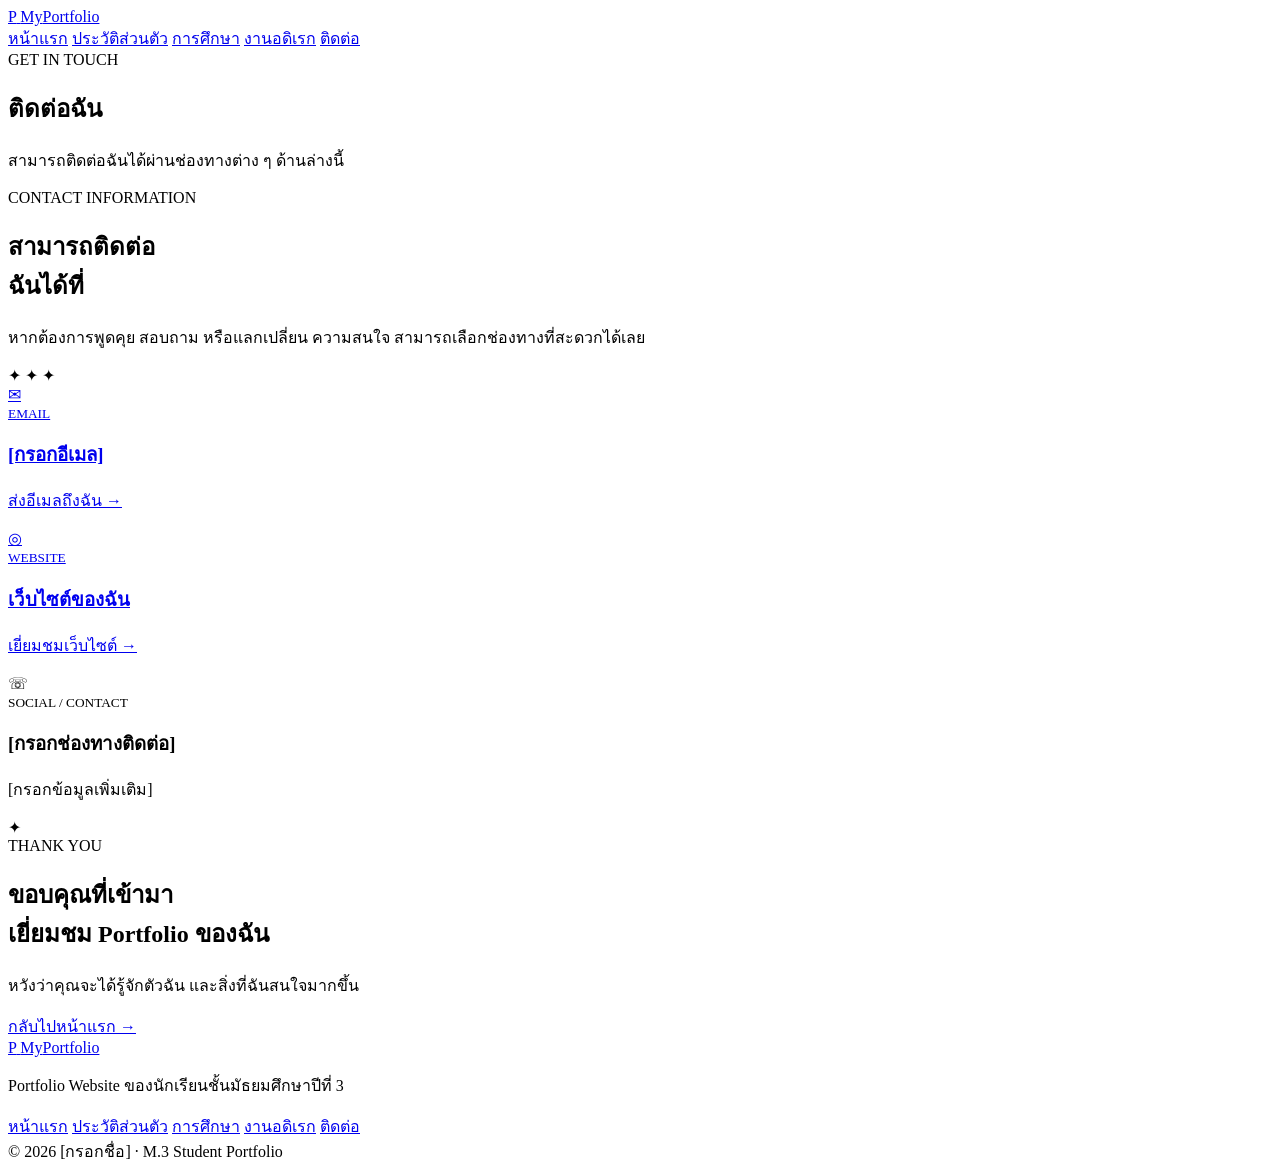
==== contact.html @ 909ffdb8 "Create contact.html" ====
<!DOCTYPE html>
<html lang="th">
<head>
    <meta charset="UTF-8">
    <meta name="viewport" content="width=device-width, initial-scale=1.0">
    <meta name="description" content="ช่องทางการติดต่อของนักเรียน">
    <title>My Portfolio | ติดต่อ</title>
    <link rel="stylesheet" href="style.css">
</head>

<body>

<header class="site-header">
    <nav class="navbar container">
        <a href="index.html" class="logo">
            <span class="logo-mark">P</span>
            <span>My<span>Portfolio</span></span>
        </a>

        <div class="nav-links">
            <a href="index.html">หน้าแรก</a>
            <a href="profile.html">ประวัติส่วนตัว</a>
            <a href="education.html">การศึกษา</a>
            <a href="hobby.html">งานอดิเรก</a>
            <a href="contact.html" class="active">ติดต่อ</a>
        </div>
    </nav>
</header>

<main>

    <section class="page-hero contact-page-hero">
        <div class="container">
            <span class="eyebrow">GET IN TOUCH</span>
            <h1>ติดต่อ<span>ฉัน</span></h1>
            <p>
                สามารถติดต่อฉันได้ผ่านช่องทางต่าง ๆ
                ด้านล่างนี้
            </p>
        </div>
    </section>

    <section class="section-padding contact-section">
        <div class="container">

            <div class="contact-layout">

                <div class="contact-intro">
                    <span class="eyebrow">CONTACT INFORMATION</span>

                    <h2>
                        สามารถติดต่อ<br>
                        <span>ฉันได้ที่</span>
                    </h2>

                    <p>
                        หากต้องการพูดคุย สอบถาม หรือแลกเปลี่ยน
                        ความสนใจ สามารถเลือกช่องทางที่สะดวกได้เลย
                    </p>

                    <div class="contact-decoration">
                        <span>✦</span>
                        <span>✦</span>
                        <span>✦</span>
                    </div>
                </div>

                <div class="contact-cards">

                    <a
                        href="mailto:[กรอกอีเมล]"
                        class="contact-card"
                    >
                        <div class="contact-icon">✉</div>
                        <div>
                            <small>EMAIL</small>
                            <h3>[กรอกอีเมล]</h3>
                            <p>ส่งอีเมลถึงฉัน →</p>
                        </div>
                    </a>

                    <a
                        href="https://example.com"
                        class="contact-card"
                        target="_blank"
                        rel="noopener noreferrer"
                    >
                        <div class="contact-icon">◎</div>
                        <div>
                            <small>WEBSITE</small>
                            <h3>เว็บไซต์ของฉัน</h3>
                            <p>เยี่ยมชมเว็บไซต์ →</p>
                        </div>
                    </a>

                    <div class="contact-card">
                        <div class="contact-icon">☏</div>
                        <div>
                            <small>SOCIAL / CONTACT</small>
                            <h3>[กรอกช่องทางติดต่อ]</h3>
                            <p>[กรอกข้อมูลเพิ่มเติม]</p>
                        </div>
                    </div>

                </div>

            </div>

        </div>
    </section>

    <section class="section-padding contact-cta">
        <div class="container">

            <div class="contact-cta-box">

                <div class="cta-symbol">✦</div>

                <span class="eyebrow">THANK YOU</span>

                <h2>ขอบคุณที่เข้ามา<br><span>เยี่ยมชม Portfolio ของฉัน</span></h2>

                <p>
                    หวังว่าคุณจะได้รู้จักตัวฉัน
                    และสิ่งที่ฉันสนใจมากขึ้น
                </p>

                <a href="index.html" class="btn btn-white">
                    กลับไปหน้าแรก →
                </a>

            </div>

        </div>
    </section>

</main>

<footer class="site-footer">
    <div class="container footer-content">

        <div class="footer-brand">
            <a href="index.html" class="logo footer-logo">
                <span class="logo-mark">P</span>
                <span>My<span>Portfolio</span></span>
            </a>
            <p>Portfolio Website ของนักเรียนชั้นมัธยมศึกษาปีที่ 3</p>
        </div>

        <div class="footer-nav">
            <a href="index.html">หน้าแรก</a>
            <a href="profile.html">ประวัติส่วนตัว</a>
            <a href="education.html">การศึกษา</a>
            <a href="hobby.html">งานอดิเรก</a>
            <a href="contact.html">ติดต่อ</a>
        </div>

        <div class="footer-copy">
            © 2026 [กรอกชื่อ] · M.3 Student Portfolio
        </div>

    </div>
</footer>

</body>
</html>
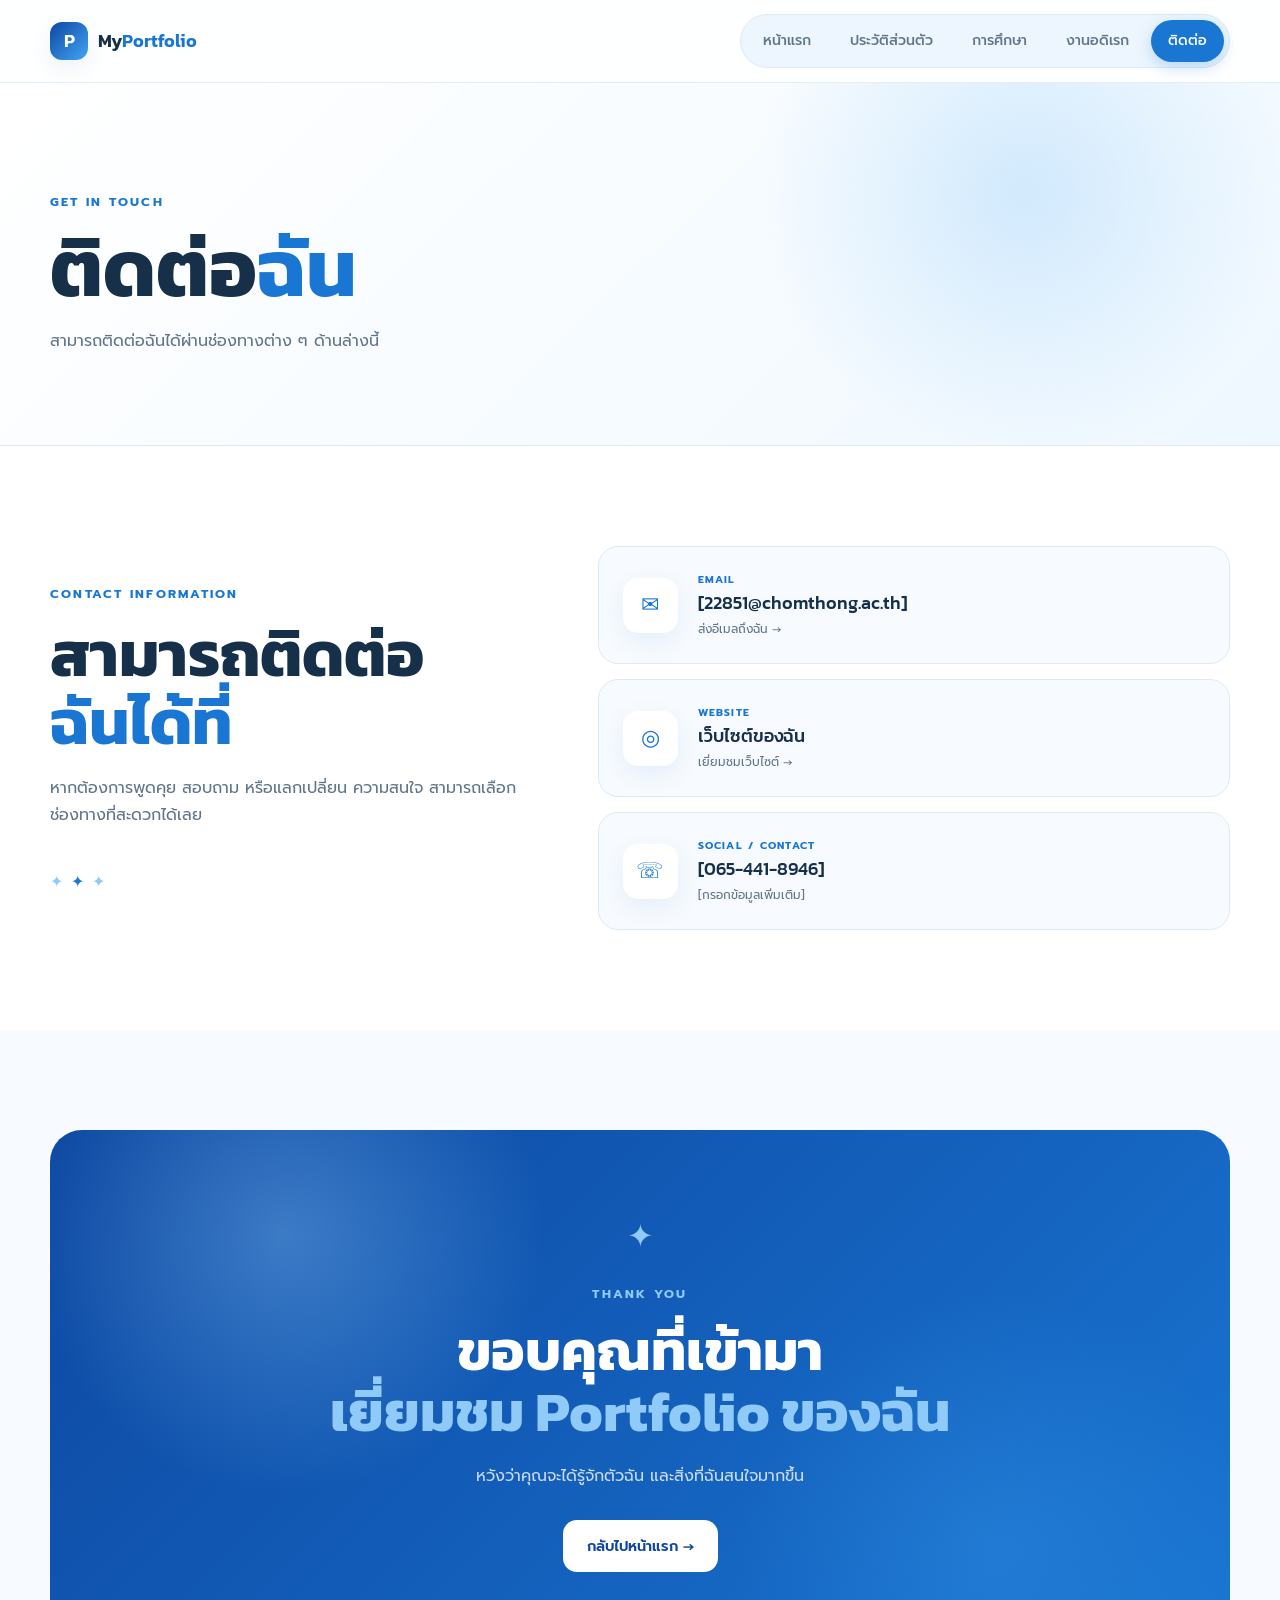
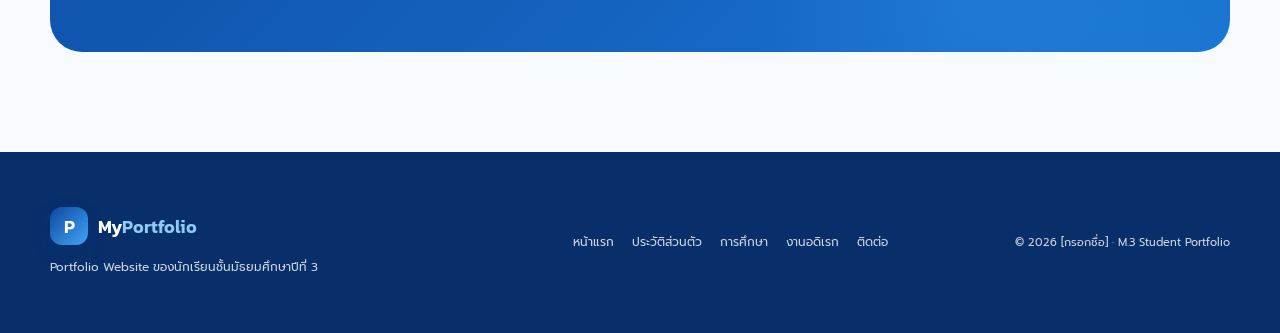
==== commit ff17fc0f: "Update contact.html" ====
--- a/contact.html
+++ b/contact.html
@@ -74,7 +74,7 @@
                         <div class="contact-icon">✉</div>
                         <div>
                             <small>EMAIL</small>
-                            <h3>[กรอกอีเมล]</h3>
+                            <h3>[22851@chomthong.ac.th]</h3>
                             <p>ส่งอีเมลถึงฉัน →</p>
                         </div>
                     </a>
@@ -97,7 +97,7 @@
                         <div class="contact-icon">☏</div>
                         <div>
                             <small>SOCIAL / CONTACT</small>
-                            <h3>[กรอกช่องทางติดต่อ]</h3>
+                            <h3>[065-441-8946]</h3>
                             <p>[กรอกข้อมูลเพิ่มเติม]</p>
                         </div>
                     </div>
--- a/style.css
+++ b/style.css
@@ -0,0 +1,1656 @@
+/* =========================================================
+   MY PORTFOLIO
+   Modern Student Portfolio
+   HTML5 + CSS3
+   ========================================================= */
+
+/* ---------- Google Font ---------- */
+
+@import url('https://fonts.googleapis.com/css2?family=Kanit:wght@300;400;500;600;700&family=Prompt:wght@300;400;500;600;700&display=swap');
+
+
+/* ---------- Variables ---------- */
+
+:root {
+    --blue-dark: #0D47A1;
+    --blue: #1976D2;
+    --blue-light: #42A5F5;
+    --blue-soft: #90CAF9;
+    --blue-pale: #E3F2FD;
+
+    --white: #FFFFFF;
+    --text: #16304A;
+    --text-light: #60758A;
+    --background: #F7FBFF;
+    --border: #DCEAF5;
+
+    --shadow-sm: 0 8px 24px rgba(13, 71, 161, 0.08);
+    --shadow-md: 0 18px 45px rgba(13, 71, 161, 0.12);
+    --shadow-lg: 0 28px 70px rgba(13, 71, 161, 0.18);
+
+    --radius-sm: 12px;
+    --radius-md: 20px;
+    --radius-lg: 32px;
+
+    --container: 1180px;
+}
+
+
+/* ---------- Reset ---------- */
+
+* {
+    margin: 0;
+    padding: 0;
+    box-sizing: border-box;
+}
+
+html {
+    scroll-behavior: smooth;
+}
+
+body {
+    font-family: 'Prompt', sans-serif;
+    color: var(--text);
+    background: var(--background);
+    line-height: 1.7;
+    overflow-x: hidden;
+}
+
+img {
+    display: block;
+    width: 100%;
+}
+
+a {
+    color: inherit;
+    text-decoration: none;
+}
+
+button,
+a {
+    -webkit-tap-highlight-color: transparent;
+}
+
+
+/* ---------- Utilities ---------- */
+
+.container {
+    width: min(1180px, calc(100% - 40px));
+    margin: 0 auto;
+}
+
+.section-padding {
+    padding: 100px 0;
+}
+
+.eyebrow {
+    display: inline-block;
+    margin-bottom: 16px;
+    color: var(--blue);
+    font-size: 0.78rem;
+    font-weight: 700;
+    letter-spacing: 0.18em;
+}
+
+.section-heading {
+    max-width: 680px;
+    margin-bottom: 50px;
+}
+
+.section-heading.centered {
+    margin-left: auto;
+    margin-right: auto;
+    text-align: center;
+}
+
+.section-heading h2,
+.two-column-heading h2 {
+    font-family: 'Kanit', sans-serif;
+    font-size: clamp(2rem, 4vw, 3.2rem);
+    line-height: 1.15;
+    font-weight: 600;
+}
+
+.section-heading h2 span,
+.two-column-heading h2 span,
+.section-heading.centered h2 span {
+    color: var(--blue);
+}
+
+.section-heading p {
+    color: var(--text-light);
+    margin-top: 18px;
+}
+
+
+/* ---------- Header ---------- */
+
+.site-header {
+    position: sticky;
+    top: 0;
+    z-index: 1000;
+    padding: 14px 0;
+    background: rgba(255, 255, 255, 0.88);
+    border-bottom: 1px solid rgba(220, 234, 245, 0.8);
+    backdrop-filter: blur(18px);
+}
+
+.navbar {
+    display: flex;
+    align-items: center;
+    justify-content: space-between;
+    gap: 30px;
+}
+
+.logo {
+    display: inline-flex;
+    align-items: center;
+    gap: 10px;
+    font-family: 'Kanit', sans-serif;
+    font-size: 1.15rem;
+    font-weight: 600;
+    white-space: nowrap;
+}
+
+.logo > span:last-child > span {
+    color: var(--blue);
+}
+
+.logo-mark {
+    display: grid;
+    width: 38px;
+    height: 38px;
+    place-items: center;
+    color: var(--white);
+    background: linear-gradient(135deg, var(--blue-dark), var(--blue-light));
+    border-radius: 12px;
+    box-shadow: var(--shadow-sm);
+}
+
+.nav-links {
+    display: flex;
+    align-items: center;
+    gap: 5px;
+    padding: 5px;
+    background: rgba(227, 242, 253, 0.65);
+    border: 1px solid var(--border);
+    border-radius: 50px;
+}
+
+.nav-links a {
+    position: relative;
+    padding: 9px 17px;
+    color: var(--text-light);
+    font-size: 0.88rem;
+    font-weight: 500;
+    border-radius: 40px;
+    transition: 0.3s ease;
+}
+
+.nav-links a:hover,
+.nav-links a.active {
+    color: var(--white);
+    background: var(--blue);
+    box-shadow: 0 5px 15px rgba(25, 118, 210, 0.25);
+}
+
+
+/* ---------- Buttons ---------- */
+
+.btn {
+    display: inline-flex;
+    align-items: center;
+    justify-content: center;
+    gap: 12px;
+    min-height: 52px;
+    padding: 0 24px;
+    border-radius: 14px;
+    font-size: 0.9rem;
+    font-weight: 600;
+    transition: 0.3s ease;
+}
+
+.btn-primary {
+    color: var(--white);
+    background: linear-gradient(135deg, var(--blue-dark), var(--blue));
+    box-shadow: 0 12px 25px rgba(25, 118, 210, 0.25);
+}
+
+.btn-primary:hover {
+    transform: translateY(-3px);
+    box-shadow: 0 18px 35px rgba(25, 118, 210, 0.3);
+}
+
+.btn-outline {
+    color: var(--blue-dark);
+    background: var(--white);
+    border: 1px solid var(--border);
+}
+
+.btn-outline:hover {
+    color: var(--blue);
+    border-color: var(--blue-soft);
+    transform: translateY(-3px);
+}
+
+.btn-white {
+    color: var(--blue-dark);
+    background: var(--white);
+}
+
+.btn-white:hover {
+    transform: translateY(-3px);
+    box-shadow: var(--shadow-md);
+}
+
+
+/* ---------- Hero ---------- */
+
+.hero {
+    position: relative;
+    min-height: calc(100vh - 68px);
+    display: flex;
+    align-items: center;
+    overflow: hidden;
+    background:
+        radial-gradient(circle at 80% 20%, rgba(144, 202, 249, 0.3), transparent 28%),
+        linear-gradient(135deg, #ffffff 0%, #f3f9ff 100%);
+}
+
+.hero-grid {
+    position: relative;
+    z-index: 2;
+    display: grid;
+    grid-template-columns: 1.05fr 0.95fr;
+    align-items: center;
+    gap: 70px;
+    padding: 80px 0;
+}
+
+.hero-content h1 {
+    max-width: 700px;
+    font-family: 'Kanit', sans-serif;
+    font-size: clamp(3.2rem, 6vw, 5.7rem);
+    line-height: 1.02;
+    font-weight: 600;
+    letter-spacing: -0.025em;
+}
+
+.hero-content h1 span {
+    color: var(--blue);
+}
+
+.hero-lead {
+    max-width: 650px;
+    margin: 25px 0 32px;
+    color: var(--text-light);
+    font-size: 1.05rem;
+}
+
+.hero-buttons {
+    display: flex;
+    flex-wrap: wrap;
+    gap: 12px;
+}
+
+.hero-stats {
+    display: flex;
+    gap: 35px;
+    margin-top: 55px;
+}
+
+.hero-stats div {
+    display: flex;
+    flex-direction: column;
+}
+
+.hero-stats strong {
+    color: var(--blue-dark);
+    font-family: 'Kanit', sans-serif;
+    font-size: 1.25rem;
+}
+
+.hero-stats span {
+    color: var(--text-light);
+    font-size: 0.75rem;
+}
+
+.hero-visual {
+    position: relative;
+    min-height: 570px;
+    display: flex;
+    align-items: center;
+    justify-content: center;
+}
+
+.profile-frame {
+    position: relative;
+    width: min(390px, 80%);
+    overflow: visible;
+    transform: rotate(3deg);
+    border: 10px solid var(--white);
+    border-radius: 42px;
+    box-shadow: var(--shadow-lg);
+    transition: 0.5s ease;
+}
+
+.profile-frame:hover {
+    transform: rotate(0deg) translateY(-8px);
+}
+
+.profile-frame img {
+    aspect-ratio: 0.82;
+    object-fit: cover;
+    border-radius: 30px;
+}
+
+.profile-label {
+    position: absolute;
+    top: 22px;
+    left: -30px;
+    z-index: 2;
+    padding: 11px 14px;
+    color: var(--white);
+    background: var(--blue-dark);
+    border-radius: 10px;
+    font-family: 'Kanit', sans-serif;
+    font-size: 0.7rem;
+    line-height: 1.2;
+    letter-spacing: 0.1em;
+    box-shadow: var(--shadow-sm);
+}
+
+.profile-badge {
+    position: absolute;
+    right: -35px;
+    bottom: 25px;
+    display: flex;
+    align-items: center;
+    gap: 8px;
+    padding: 12px 17px;
+    color: var(--blue-dark);
+    background: var(--white);
+    border-radius: 14px;
+    box-shadow: var(--shadow-md);
+    font-size: 0.78rem;
+    font-weight: 600;
+}
+
+.profile-badge span {
+    color: var(--blue);
+}
+
+.profile-orbit {
+    position: absolute;
+    width: 480px;
+    height: 480px;
+    border: 1px dashed var(--blue-soft);
+    border-radius: 50%;
+}
+
+.floating-card {
+    position: absolute;
+    z-index: 4;
+    display: flex;
+    align-items: center;
+    gap: 12px;
+    padding: 14px 17px;
+    background: rgba(255, 255, 255, 0.92);
+    border: 1px solid var(--border);
+    border-radius: 15px;
+    box-shadow: var(--shadow-md);
+    backdrop-filter: blur(12px);
+}
+
+.floating-card-top {
+    top: 100px;
+    right: 0;
+}
+
+.floating-card-bottom {
+    bottom: 90px;
+    left: 0;
+}
+
+.floating-icon {
+    display: grid;
+    width: 38px;
+    height: 38px;
+    place-items: center;
+    color: var(--white);
+    background: var(--blue);
+    border-radius: 11px;
+}
+
+.floating-card strong,
+.floating-card small {
+    display: block;
+}
+
+.floating-card strong {
+    font-family: 'Kanit', sans-serif;
+}
+
+.floating-card small {
+    color: var(--text-light);
+    font-size: 0.7rem;
+}
+
+.hero-decoration {
+    position: absolute;
+    border-radius: 50%;
+    pointer-events: none;
+}
+
+.decoration-one {
+    width: 22px;
+    height: 22px;
+    top: 16%;
+    left: 6%;
+    background: var(--blue-light);
+    box-shadow: 0 0 0 10px rgba(66, 165, 245, 0.1);
+}
+
+.decoration-two {
+    width: 13px;
+    height: 13px;
+    right: 9%;
+    bottom: 14%;
+    background: var(--blue-soft);
+}
+
+
+/* ---------- Intro / Feature Cards ---------- */
+
+.intro-section {
+    background: var(--white);
+}
+
+.feature-grid {
+    display: grid;
+    grid-template-columns: repeat(3, 1fr);
+    gap: 20px;
+}
+
+.feature-card {
+    position: relative;
+    min-height: 300px;
+    padding: 32px;
+    overflow: hidden;
+    background: var(--white);
+    border: 1px solid var(--border);
+    border-radius: var(--radius-md);
+    box-shadow: var(--shadow-sm);
+    transition: 0.35s ease;
+}
+
+.feature-card:hover {
+    transform: translateY(-8px);
+    box-shadow: var(--shadow-md);
+    border-color: var(--blue-soft);
+}
+
+.feature-card.featured {
+    color: var(--white);
+    background: linear-gradient(145deg, var(--blue-dark), var(--blue));
+    border-color: transparent;
+}
+
+.feature-number {
+    position: absolute;
+    top: 22px;
+    right: 25px;
+    color: var(--blue-soft);
+    font-size: 0.75rem;
+    font-weight: 700;
+}
+
+.featured .feature-number {
+    color: rgba(255, 255, 255, 0.55);
+}
+
+.feature-icon {
+    display: grid;
+    width: 52px;
+    height: 52px;
+    margin-bottom: 45px;
+    place-items: center;
+    color: var(--blue);
+    background: var(--blue-pale);
+    border-radius: 15px;
+    font-size: 1.5rem;
+}
+
+.featured .feature-icon {
+    color: var(--blue-dark);
+    background: var(--white);
+}
+
+.feature-card h3 {
+    margin-bottom: 10px;
+    font-family: 'Kanit', sans-serif;
+    font-size: 1.4rem;
+}
+
+.feature-card p {
+    color: var(--text-light);
+    font-size: 0.9rem;
+}
+
+.featured p {
+    color: rgba(255, 255, 255, 0.8);
+}
+
+.card-arrow {
+    position: absolute;
+    bottom: 28px;
+    left: 32px;
+    color: var(--blue);
+    font-size: 0.78rem;
+    font-weight: 600;
+}
+
+.featured .card-arrow {
+    color: var(--white);
+}
+
+
+/* ---------- Quote ---------- */
+
+.quote-section {
+    padding: 80px 0;
+    background: var(--blue-pale);
+}
+
+.quote-box {
+    position: relative;
+    max-width: 850px;
+    text-align: center;
+}
+
+.quote-mark {
+    display: block;
+    height: 60px;
+    color: var(--blue-light);
+    font-family: Georgia, serif;
+    font-size: 6rem;
+    line-height: 0.8;
+}
+
+.quote-box p {
+    font-family: 'Kanit', sans-serif;
+    color: var(--blue-dark);
+    font-size: clamp(1.5rem, 3vw, 2.3rem);
+    line-height: 1.35;
+}
+
+.quote-line {
+    display: block;
+    width: 60px;
+    height: 3px;
+    margin: 25px auto 0;
+    background: var(--blue);
+}
+
+
+/* ---------- CTA ---------- */
+
+.cta-section {
+    background: var(--white);
+}
+
+.cta-card {
+    display: flex;
+    align-items: center;
+    justify-content: space-between;
+    gap: 30px;
+    padding: 55px 60px;
+    color: var(--white);
+    background:
+        radial-gradient(circle at 90% 10%, rgba(144, 202, 249, 0.4), transparent 25%),
+        linear-gradient(135deg, var(--blue-dark), var(--blue));
+    border-radius: var(--radius-lg);
+    overflow: hidden;
+}
+
+.cta-card .eyebrow {
+    color: var(--blue-soft);
+}
+
+.cta-card h2 {
+    font-family: 'Kanit', sans-serif;
+    font-size: clamp(1.8rem, 4vw, 2.7rem);
+}
+
+.cta-card p {
+    max-width: 560px;
+    margin-top: 10px;
+    color: rgba(255, 255, 255, 0.78);
+}
+
+
+/* ---------- Page Hero ---------- */
+
+.page-hero {
+    padding: 105px 0 90px;
+    background:
+        radial-gradient(circle at 85% 20%, rgba(144, 202, 249, 0.3), transparent 25%),
+        linear-gradient(135deg, #ffffff, #f0f8ff);
+    border-bottom: 1px solid var(--border);
+}
+
+.page-hero h1 {
+    font-family: 'Kanit', sans-serif;
+    font-size: clamp(3rem, 7vw, 5rem);
+    line-height: 1;
+}
+
+.page-hero h1 span {
+    color: var(--blue);
+}
+
+.page-hero p {
+    max-width: 650px;
+    margin-top: 20px;
+    color: var(--text-light);
+}
+
+
+/* ---------- Profile ---------- */
+
+.profile-section {
+    background: var(--white);
+}
+
+.profile-main-grid {
+    display: grid;
+    grid-template-columns: 0.8fr 1.2fr;
+    align-items: center;
+    gap: 80px;
+}
+
+.large-profile-image {
+    position: relative;
+}
+
+.large-profile-image img {
+    aspect-ratio: 0.82;
+    object-fit: cover;
+    border-radius: var(--radius-lg);
+    box-shadow: var(--shadow-md);
+}
+
+.image-caption {
+    position: absolute;
+    right: -25px;
+    bottom: 25px;
+    display: flex;
+    flex-direction: column;
+    gap: 3px;
+    padding: 14px 18px;
+    color: var(--white);
+    background: var(--blue-dark);
+    border-radius: 12px;
+    box-shadow: var(--shadow-md);
+    font-size: 0.7rem;
+    font-weight: 600;
+}
+
+.image-caption span:first-child {
+    color: var(--blue-soft);
+}
+
+.profile-info h2 {
+    margin-bottom: 20px;
+    font-family: 'Kanit', sans-serif;
+    font-size: clamp(2rem, 4vw, 3.2rem);
+    line-height: 1.15;
+}
+
+.profile-info h2 span {
+    color: var(--blue);
+}
+
+.profile-intro {
+    margin-bottom: 35px;
+    color: var(--text-light);
+}
+
+.info-grid {
+    display: grid;
+    grid-template-columns: repeat(2, 1fr);
+    gap: 1px;
+    overflow: hidden;
+    background: var(--border);
+    border: 1px solid var(--border);
+    border-radius: var(--radius-md);
+}
+
+.info-item {
+    display: flex;
+    flex-direction: column;
+    min-height: 92px;
+    padding: 18px;
+    background: var(--white);
+}
+
+.info-item span {
+    margin-bottom: 5px;
+    color: var(--text-light);
+    font-size: 0.72rem;
+}
+
+.info-item strong {
+    font-family: 'Kanit', sans-serif;
+    font-weight: 500;
+}
+
+
+/* ---------- About ---------- */
+
+.about-detail {
+    background: var(--background);
+}
+
+.two-column-heading {
+    display: grid;
+    grid-template-columns: 1fr 1fr;
+    align-items: end;
+    gap: 60px;
+    margin-bottom: 50px;
+}
+
+.two-column-heading p {
+    color: var(--text-light);
+}
+
+.about-panels {
+    display: grid;
+    grid-template-columns: repeat(3, 1fr);
+    gap: 20px;
+}
+
+.about-panel {
+    position: relative;
+    min-height: 260px;
+    padding: 35px;
+    background: var(--white);
+    border: 1px solid var(--border);
+    border-radius: var(--radius-md);
+    box-shadow: var(--shadow-sm);
+}
+
+.about-panel.blue-panel {
+    color: var(--white);
+    background: var(--blue);
+}
+
+.panel-icon {
+    display: inline-block;
+    margin-bottom: 50px;
+    color: var(--blue);
+    font-size: 0.75rem;
+    font-weight: 700;
+}
+
+.blue-panel .panel-icon {
+    color: var(--blue-soft);
+}
+
+.about-panel h3 {
+    margin-bottom: 10px;
+    font-family: 'Kanit', sans-serif;
+    font-size: 1.4rem;
+}
+
+.about-panel p {
+    color: var(--text-light);
+    font-size: 0.88rem;
+}
+
+.blue-panel p {
+    color: rgba(255, 255, 255, 0.8);
+}
+
+
+/* ---------- Timeline ---------- */
+
+.timeline-section {
+    background: var(--white);
+}
+
+.timeline {
+    position: relative;
+    max-width: 850px;
+    margin: 70px auto 0;
+}
+
+.timeline::before {
+    position: absolute;
+    top: 0;
+    bottom: 0;
+    left: 25px;
+    width: 1px;
+    content: '';
+    background: var(--blue-soft);
+}
+
+.timeline-item {
+    position: relative;
+    display: grid;
+    grid-template-columns: 70px 1fr;
+    gap: 25px;
+    margin-bottom: 45px;
+}
+
+.timeline-dot {
+    position: relative;
+    z-index: 2;
+    display: grid;
+    width: 52px;
+    height: 52px;
+    place-items: center;
+    color: var(--blue-dark);
+    background: var(--blue-pale);
+    border: 4px solid var(--white);
+    border-radius: 50%;
+    box-shadow: 0 0 0 1px var(--blue-soft);
+    font-size: 0.7rem;
+    font-weight: 700;
+}
+
+.timeline-item.current .timeline-dot {
+    color: var(--white);
+    background: var(--blue);
+    box-shadow: 0 0 0 5px var(--blue-pale);
+}
+
+.timeline-content {
+    padding: 28px;
+    background: var(--background);
+    border: 1px solid var(--border);
+    border-radius: var(--radius-md);
+    transition: 0.3s ease;
+}
+
+.timeline-content:hover {
+    transform: translateX(6px);
+    box-shadow: var(--shadow-sm);
+}
+
+.timeline-year {
+    display: inline-block;
+    margin-bottom: 7px;
+    color: var(--blue);
+    font-size: 0.75rem;
+    font-weight: 700;
+}
+
+.timeline-content h3 {
+    font-family: 'Kanit', sans-serif;
+    font-size: 1.5rem;
+}
+
+.timeline-content p {
+    margin: 8px 0 18px;
+    color: var(--text-light);
+    font-size: 0.88rem;
+}
+
+.timeline-meta {
+    display: flex;
+    flex-wrap: wrap;
+    gap: 8px;
+}
+
+.timeline-meta span {
+    padding: 5px 10px;
+    color: var(--blue-dark);
+    background: var(--blue-pale);
+    border-radius: 20px;
+    font-size: 0.7rem;
+}
+
+
+/* ---------- Education Highlight ---------- */
+
+.education-highlight {
+    background: var(--blue-pale);
+}
+
+.highlight-header {
+    margin-bottom: 35px;
+}
+
+.highlight-header h2 {
+    font-family: 'Kanit', sans-serif;
+    font-size: 2.3rem;
+}
+
+.education-grid {
+    display: grid;
+    grid-template-columns: repeat(3, 1fr);
+    gap: 18px;
+}
+
+.education-stat {
+    display: flex;
+    flex-direction: column;
+    padding: 28px;
+    background: var(--white);
+    border-radius: var(--radius-md);
+    box-shadow: var(--shadow-sm);
+}
+
+.stat-icon {
+    display: grid;
+    width: 48px;
+    height: 48px;
+    margin-bottom: 22px;
+    place-items: center;
+    color: var(--blue);
+    background: var(--blue-pale);
+    border-radius: 13px;
+}
+
+.education-stat small {
+    color: var(--text-light);
+    font-size: 0.7rem;
+}
+
+.education-stat strong {
+    margin-top: 4px;
+    font-family: 'Kanit', sans-serif;
+    font-weight: 500;
+}
+
+
+/* ---------- Table ---------- */
+
+.school-table-section {
+    background: var(--white);
+}
+
+.table-wrapper {
+    overflow-x: auto;
+    border: 1px solid var(--border);
+    border-radius: var(--radius-md);
+}
+
+.education-table {
+    width: 100%;
+    min-width: 650px;
+    border-collapse: collapse;
+}
+
+.education-table th,
+.education-table td {
+    padding: 20px;
+    text-align: left;
+    border-bottom: 1px solid var(--border);
+}
+
+.education-table th {
+    color: var(--blue-dark);
+    background: var(--blue-pale);
+    font-size: 0.8rem;
+}
+
+.education-table td {
+    font-size: 0.85rem;
+}
+
+.education-table tr:last-child td {
+    border-bottom: 0;
+}
+
+.status {
+    display: inline-block;
+    padding: 5px 11px;
+    color: var(--blue-dark);
+    background: var(--blue-pale);
+    border-radius: 20px;
+    font-size: 0.7rem;
+}
+
+
+/* ---------- Hobby ---------- */
+
+.hobby-page-hero {
+    background:
+        radial-gradient(circle at 15% 30%, rgba(144, 202, 249, 0.35), transparent 25%),
+        linear-gradient(135deg, #ffffff, #f0f8ff);
+}
+
+.hobby-section {
+    background: var(--white);
+}
+
+.hobby-grid {
+    display: grid;
+    grid-template-columns: repeat(3, 1fr);
+    gap: 20px;
+}
+
+.hobby-card {
+    position: relative;
+    min-height: 285px;
+    padding: 30px;
+    overflow: hidden;
+    background: var(--background);
+    border: 1px solid var(--border);
+    border-radius: var(--radius-md);
+    transition: transform 0.35s ease, box-shadow 0.35s ease;
+}
+
+.hobby-card:hover {
+    transform: translateY(-10px);
+    box-shadow: var(--shadow-md);
+}
+
+.hobby-card-blue {
+    background: linear-gradient(145deg, var(--blue-dark), var(--blue));
+    color: var(--white);
+}
+
+.hobby-icon {
+    font-size: 2.5rem;
+    transition: transform 0.35s ease;
+}
+
+.hobby-card:hover .hobby-icon {
+    transform: scale(1.12) rotate(-5deg);
+}
+
+.hobby-number {
+    position: absolute;
+    top: 25px;
+    right: 25px;
+    color: var(--blue-soft);
+    font-size: 0.72rem;
+    font-weight: 700;
+}
+
+.hobby-card h3 {
+    margin-top: 35px;
+    font-family: 'Kanit', sans-serif;
+    font-size: 1.5rem;
+}
+
+.hobby-card p {
+    margin-top: 7px;
+    color: var(--text-light);
+    font-size: 0.85rem;
+}
+
+.hobby-card-blue p {
+    color: rgba(255, 255, 255, 0.78);
+}
+
+.hobby-line {
+    position: absolute;
+    right: 30px;
+    bottom: 25px;
+    left: 30px;
+    height: 1px;
+    background: var(--border);
+}
+
+.hobby-card-blue .hobby-line {
+    background: rgba(255, 255, 255, 0.25);
+}
+
+
+/* ---------- Hobby Feature ---------- */
+
+.hobby-feature {
+    background: var(--background);
+}
+
+.hobby-feature-card {
+    display: grid;
+    grid-template-columns: 1fr 1fr;
+    align-items: center;
+    gap: 60px;
+    padding: 35px;
+    background: var(--white);
+    border: 1px solid var(--border);
+    border-radius: var(--radius-lg);
+    box-shadow: var(--shadow-sm);
+}
+
+.hobby-feature-image img {
+    aspect-ratio: 1.4;
+    object-fit: cover;
+    border-radius: var(--radius-md);
+}
+
+.hobby-feature-content h2 {
+    font-family: 'Kanit', sans-serif;
+    font-size: clamp(2rem, 4vw, 3rem);
+    line-height: 1.15;
+}
+
+.hobby-feature-content p {
+    margin: 20px 0 28px;
+    color: var(--text-light);
+}
+
+
+/* ---------- Contact ---------- */
+
+.contact-page-hero {
+    background:
+        radial-gradient(circle at 80% 30%, rgba(144, 202, 249, 0.35), transparent 25%),
+        linear-gradient(135deg, #ffffff, #eff8ff);
+}
+
+.contact-section {
+    background: var(--white);
+}
+
+.contact-layout {
+    display: grid;
+    grid-template-columns: 0.85fr 1.15fr;
+    align-items: center;
+    gap: 80px;
+}
+
+.contact-intro h2 {
+    font-family: 'Kanit', sans-serif;
+    font-size: clamp(2.5rem, 5vw, 4rem);
+    line-height: 1.05;
+}
+
+.contact-intro h2 span {
+    color: var(--blue);
+}
+
+.contact-intro > p {
+    max-width: 480px;
+    margin-top: 20px;
+    color: var(--text-light);
+}
+
+.contact-decoration {
+    display: flex;
+    gap: 8px;
+    margin-top: 40px;
+    color: var(--blue-soft);
+}
+
+.contact-decoration span:nth-child(2) {
+    color: var(--blue);
+}
+
+.contact-cards {
+    display: grid;
+    gap: 15px;
+}
+
+.contact-card {
+    display: flex;
+    align-items: center;
+    gap: 20px;
+    padding: 24px;
+    background: var(--background);
+    border: 1px solid var(--border);
+    border-radius: var(--radius-md);
+    transition: 0.3s ease;
+}
+
+.contact-card:hover {
+    transform: translateX(8px);
+    background: var(--blue-pale);
+    border-color: var(--blue-soft);
+    box-shadow: var(--shadow-sm);
+}
+
+.contact-icon {
+    display: grid;
+    flex: 0 0 55px;
+    width: 55px;
+    height: 55px;
+    place-items: center;
+    color: var(--blue);
+    background: var(--white);
+    border-radius: 15px;
+    font-size: 1.35rem;
+    box-shadow: var(--shadow-sm);
+}
+
+.contact-card small {
+    display: block;
+    color: var(--blue);
+    font-size: 0.65rem;
+    font-weight: 700;
+    letter-spacing: 0.12em;
+}
+
+.contact-card h3 {
+    font-family: 'Kanit', sans-serif;
+    font-size: 1.1rem;
+    font-weight: 500;
+}
+
+.contact-card p {
+    color: var(--text-light);
+    font-size: 0.75rem;
+}
+
+
+/* ---------- Contact CTA ---------- */
+
+.contact-cta {
+    background: var(--background);
+}
+
+.contact-cta-box {
+    position: relative;
+    padding: 80px 30px;
+    overflow: hidden;
+    text-align: center;
+    color: var(--white);
+    background:
+        radial-gradient(circle at 20% 20%, rgba(144, 202, 249, 0.35), transparent 25%),
+        radial-gradient(circle at 80% 80%, rgba(66, 165, 245, 0.25), transparent 25%),
+        linear-gradient(135deg, var(--blue-dark), var(--blue));
+    border-radius: var(--radius-lg);
+}
+
+.contact-cta-box .eyebrow {
+    color: var(--blue-soft);
+}
+
+.cta-symbol {
+    margin-bottom: 15px;
+    color: var(--blue-soft);
+    font-size: 2rem;
+}
+
+.contact-cta-box h2 {
+    font-family: 'Kanit', sans-serif;
+    font-size: clamp(2rem, 5vw, 3.5rem);
+    line-height: 1.1;
+}
+
+.contact-cta-box h2 span {
+    color: var(--blue-soft);
+}
+
+.contact-cta-box p {
+    max-width: 550px;
+    margin: 20px auto 30px;
+    color: rgba(255, 255, 255, 0.78);
+}
+
+
+/* ---------- Footer ---------- */
+
+.site-footer {
+    color: rgba(255, 255, 255, 0.8);
+    background: #082F6A;
+}
+
+.footer-content {
+    display: grid;
+    grid-template-columns: 1.2fr 1fr auto;
+    align-items: center;
+    gap: 35px;
+    padding: 55px 0;
+}
+
+.footer-logo {
+    color: var(--white);
+}
+
+.footer-logo > span:last-child > span {
+    color: var(--blue-soft);
+}
+
+.footer-brand p {
+    max-width: 330px;
+    margin-top: 12px;
+    font-size: 0.75rem;
+}
+
+.footer-nav {
+    display: flex;
+    flex-wrap: wrap;
+    gap: 8px 18px;
+}
+
+.footer-nav a {
+    font-size: 0.75rem;
+    transition: 0.3s ease;
+}
+
+.footer-nav a:hover {
+    color: var(--white);
+}
+
+.footer-copy {
+    font-size: 0.7rem;
+    text-align: right;
+}
+
+
+/* ---------- Animation ---------- */
+
+@keyframes fadeUp {
+    from {
+        opacity: 0;
+        transform: translateY(20px);
+    }
+
+    to {
+        opacity: 1;
+        transform: translateY(0);
+    }
+}
+
+.reveal {
+    animation: fadeUp 0.8s ease both;
+}
+
+
+/* ---------- Responsive: Tablet ---------- */
+
+@media (max-width: 950px) {
+
+    .nav-links a {
+        padding: 8px 10px;
+        font-size: 0.78rem;
+    }
+
+    .hero-grid,
+    .profile-main-grid,
+    .contact-layout {
+        grid-template-columns: 1fr;
+    }
+
+    .hero-grid {
+        text-align: center;
+    }
+
+    .hero-content {
+        max-width: 750px;
+        margin: 0 auto;
+    }
+
+    .hero-lead {
+        margin-left: auto;
+        margin-right: auto;
+    }
+
+    .hero-buttons,
+    .hero-stats {
+        justify-content: center;
+    }
+
+    .hero-visual {
+        min-height: 520px;
+    }
+
+    .profile-main-grid {
+        gap: 50px;
+    }
+
+    .large-profile-image {
+        max-width: 500px;
+        margin: auto;
+    }
+
+    .contact-layout {
+        gap: 50px;
+    }
+
+    .about-panels,
+    .feature-grid,
+    .education-grid {
+        grid-template-columns: 1fr;
+    }
+
+    .hobby-grid {
+        grid-template-columns: repeat(2, 1fr);
+    }
+
+    .hobby-feature-card {
+        grid-template-columns: 1fr;
+    }
+
+    .footer-content {
+        grid-template-columns: 1fr 1fr;
+    }
+
+    .footer-copy {
+        text-align: left;
+    }
+}
+
+
+/* ---------- Responsive: Mobile ---------- */
+
+@media (max-width: 650px) {
+
+    .container {
+        width: min(100% - 28px, 1180px);
+    }
+
+    .section-padding {
+        padding: 70px 0;
+    }
+
+    .site-header {
+        position: relative;
+    }
+
+    .navbar {
+        flex-direction: column;
+        gap: 12px;
+    }
+
+    .nav-links {
+        width: 100%;
+        justify-content: center;
+        overflow-x: auto;
+        border-radius: 15px;
+    }
+
+    .nav-links a {
+        flex: 0 0 auto;
+        padding: 8px 10px;
+        font-size: 0.7rem;
+    }
+
+    .hero {
+        min-height: auto;
+    }
+
+    .hero-grid {
+        padding: 70px 0;
+        gap: 35px;
+    }
+
+    .hero-content h1 {
+        font-size: clamp(2.8rem, 14vw, 4rem);
+    }
+
+    .hero-lead {
+        font-size: 0.9rem;
+    }
+
+    .hero-buttons {
+        flex-direction: column;
+    }
+
+    .hero-buttons .btn {
+        width: 100%;
+    }
+
+    .hero-stats {
+        gap: 18px;
+        margin-top: 35px;
+    }
+
+    .hero-stats strong {
+        font-size: 1rem;
+    }
+
+    .hero-stats span {
+        font-size: 0.62rem;
+    }
+
+    .hero-visual {
+        min-height: 450px;
+    }
+
+    .profile-frame {
+        width: 70%;
+    }
+
+    .profile-orbit {
+        width: 340px;
+        height: 340px;
+    }
+
+    .floating-card {
+        padding: 9px 11px;
+    }
+
+    .floating-card-top {
+        top: 55px;
+        right: -5px;
+    }
+
+    .floating-card-bottom {
+        bottom: 50px;
+        left: -5px;
+    }
+
+    .floating-icon {
+        width: 30px;
+        height: 30px;
+    }
+
+    .floating-card strong {
+        font-size: 0.72rem;
+    }
+
+    .floating-card small {
+        font-size: 0.58rem;
+    }
+
+    .profile-badge {
+        right: -20px;
+        bottom: 15px;
+        font-size: 0.65rem;
+    }
+
+    .page-hero {
+        padding: 75px 0 65px;
+    }
+
+    .page-hero h1 {
+        font-size: clamp(2.7rem, 14vw, 4rem);
+    }
+
+    .feature-card {
+        min-height: 270px;
+    }
+
+    .quote-section {
+        padding: 60px 0;
+    }
+
+    .cta-card {
+        flex-direction: column;
+        align-items: flex-start;
+        padding: 40px 28px;
+    }
+
+    .info-grid {
+        grid-template-columns: 1fr;
+    }
+
+    .two-column-heading {
+        grid-template-columns: 1fr;
+        gap: 20px;
+    }
+
+    .about-panels {
+        grid-template-columns: 1fr;
+    }
+
+    .timeline {
+        margin-top: 45px;
+    }
+
+    .timeline-item {
+        grid-template-columns: 50px 1fr;
+        gap: 12px;
+    }
+
+    .timeline::before {
+        left: 22px;
+    }
+
+    .timeline-dot {
+        width: 45px;
+        height: 45px;
+        font-size: 0.62rem;
+    }
+
+    .timeline-content {
+        padding: 20px;
+    }
+
+    .timeline-content h3 {
+        font-size: 1.2rem;
+    }
+
+    .hobby-grid {
+        grid-template-columns: 1fr;
+    }
+
+    .hobby-feature-card {
+        padding: 18px;
+        gap: 30px;
+    }
+
+    .contact-card {
+        padding: 18px;
+    }
+
+    .contact-card h3 {
+        font-size: 0.9rem;
+        overflow-wrap: anywhere;
+    }
+
+    .footer-content {
+        grid-template-columns: 1fr;
+        padding: 40px 0;
+    }
+
+    .footer-copy {
+        text-align: left;
+    }
+}
+
+
+/* ---------- Reduced Motion ---------- */
+
+@media (prefers-reduced-motion: reduce) {
+
+    html {
+        scroll-behavior: auto;
+    }
+
+    *,
+    *::before,
+    *::after {
+        animation-duration: 0.01ms !important;
+        animation-iteration-count: 1 !important;
+        transition-duration: 0.01ms !important;
+    }
+}
